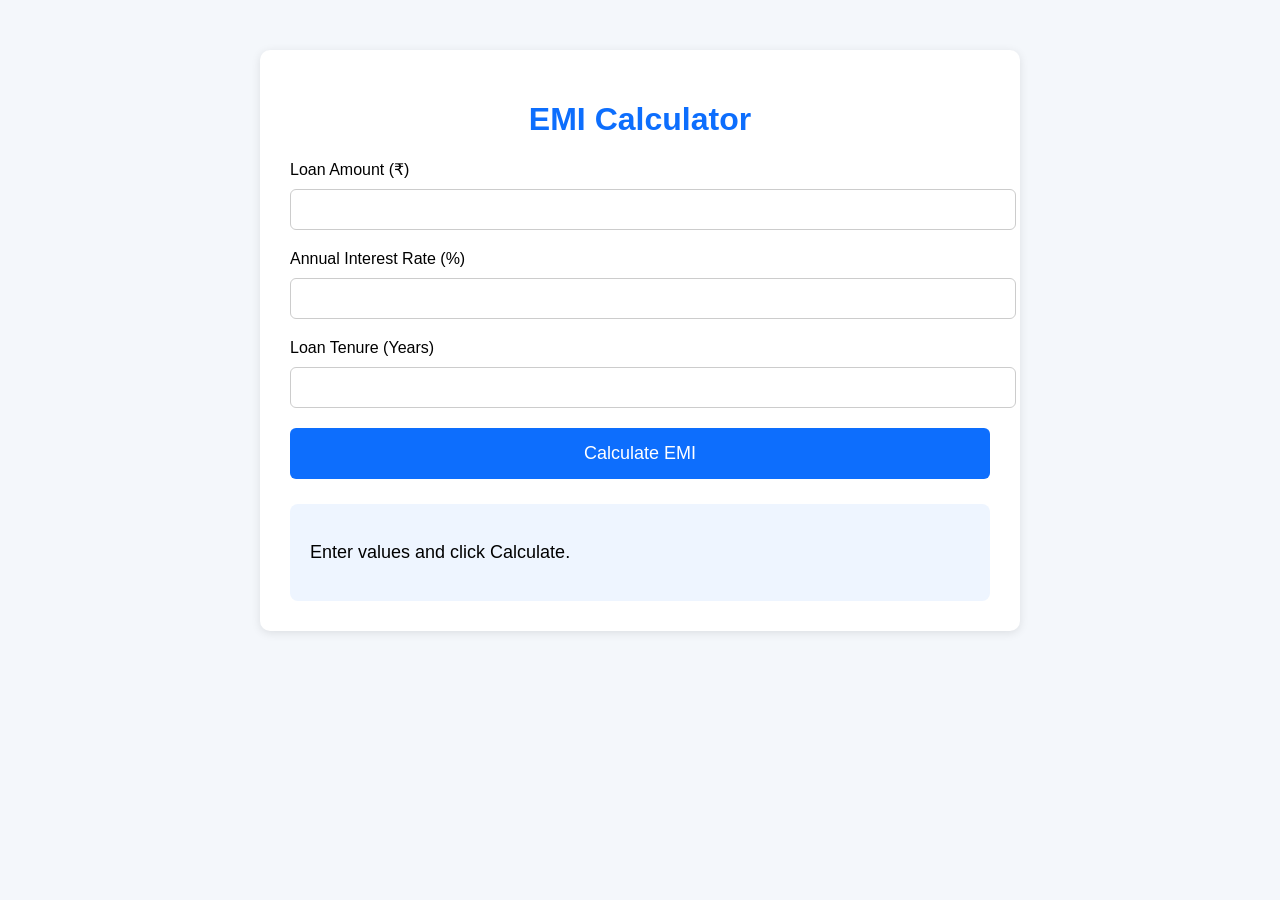
==== emi.html @ d4813bb6 "Add files via upload" ====
<!DOCTYPE html>
<html lang="en">
<head>
<meta charset="UTF-8">
<meta name="viewport" content="width=device-width, initial-scale=1.0">

<title>EMI Calculator - Finance Calculator Hub</title>

<style>

body{
    font-family:Arial,sans-serif;
    background:#f4f7fb;
    margin:0;
    padding:0;
}

.container{
    max-width:700px;
    margin:50px auto;
    background:white;
    padding:30px;
    border-radius:10px;
    box-shadow:0 2px 10px rgba(0,0,0,0.1);
}

h1{
    text-align:center;
    color:#0d6efd;
}

input{
    width:100%;
    padding:12px;
    margin-top:10px;
    margin-bottom:20px;
    border:1px solid #ccc;
    border-radius:6px;
}

button{
    width:100%;
    padding:15px;
    background:#0d6efd;
    color:white;
    border:none;
    border-radius:6px;
    font-size:18px;
    cursor:pointer;
}

button:hover{
    background:#0b5ed7;
}

.result{
    margin-top:25px;
    padding:20px;
    background:#eef5ff;
    border-radius:8px;
}

.result p{
    font-size:18px;
}

</style>

</head>
<body>

<div class="container">

<h1>EMI Calculator</h1>

<label>Loan Amount (₹)</label>
<input type="number" id="loan">

<label>Annual Interest Rate (%)</label>
<input type="number" id="rate">

<label>Loan Tenure (Years)</label>
<input type="number" id="years">

<button onclick="calculateEMI()">
Calculate EMI
</button>

<div class="result" id="result">
<p>Enter values and click Calculate.</p>
</div>

</div>

<script>

function calculateEMI(){

let P = parseFloat(document.getElementById("loan").value);
let annualRate = parseFloat(document.getElementById("rate").value);
let years = parseFloat(document.getElementById("years").value);

let r = annualRate / 12 / 100;
let n = years * 12;

let emi = (P * r * Math.pow(1+r,n))
          /
          (Math.pow(1+r,n)-1);

let totalPayment = emi * n;
let totalInterest = totalPayment - P;

document.getElementById("result").innerHTML = `
<p><strong>Monthly EMI:</strong> ₹${emi.toFixed(2)}</p>
<p><strong>Total Interest:</strong> ₹${totalInterest.toFixed(2)}</p>
<p><strong>Total Payment:</strong> ₹${totalPayment.toFixed(2)}</p>
`;

}

</script>

</body>
</html>
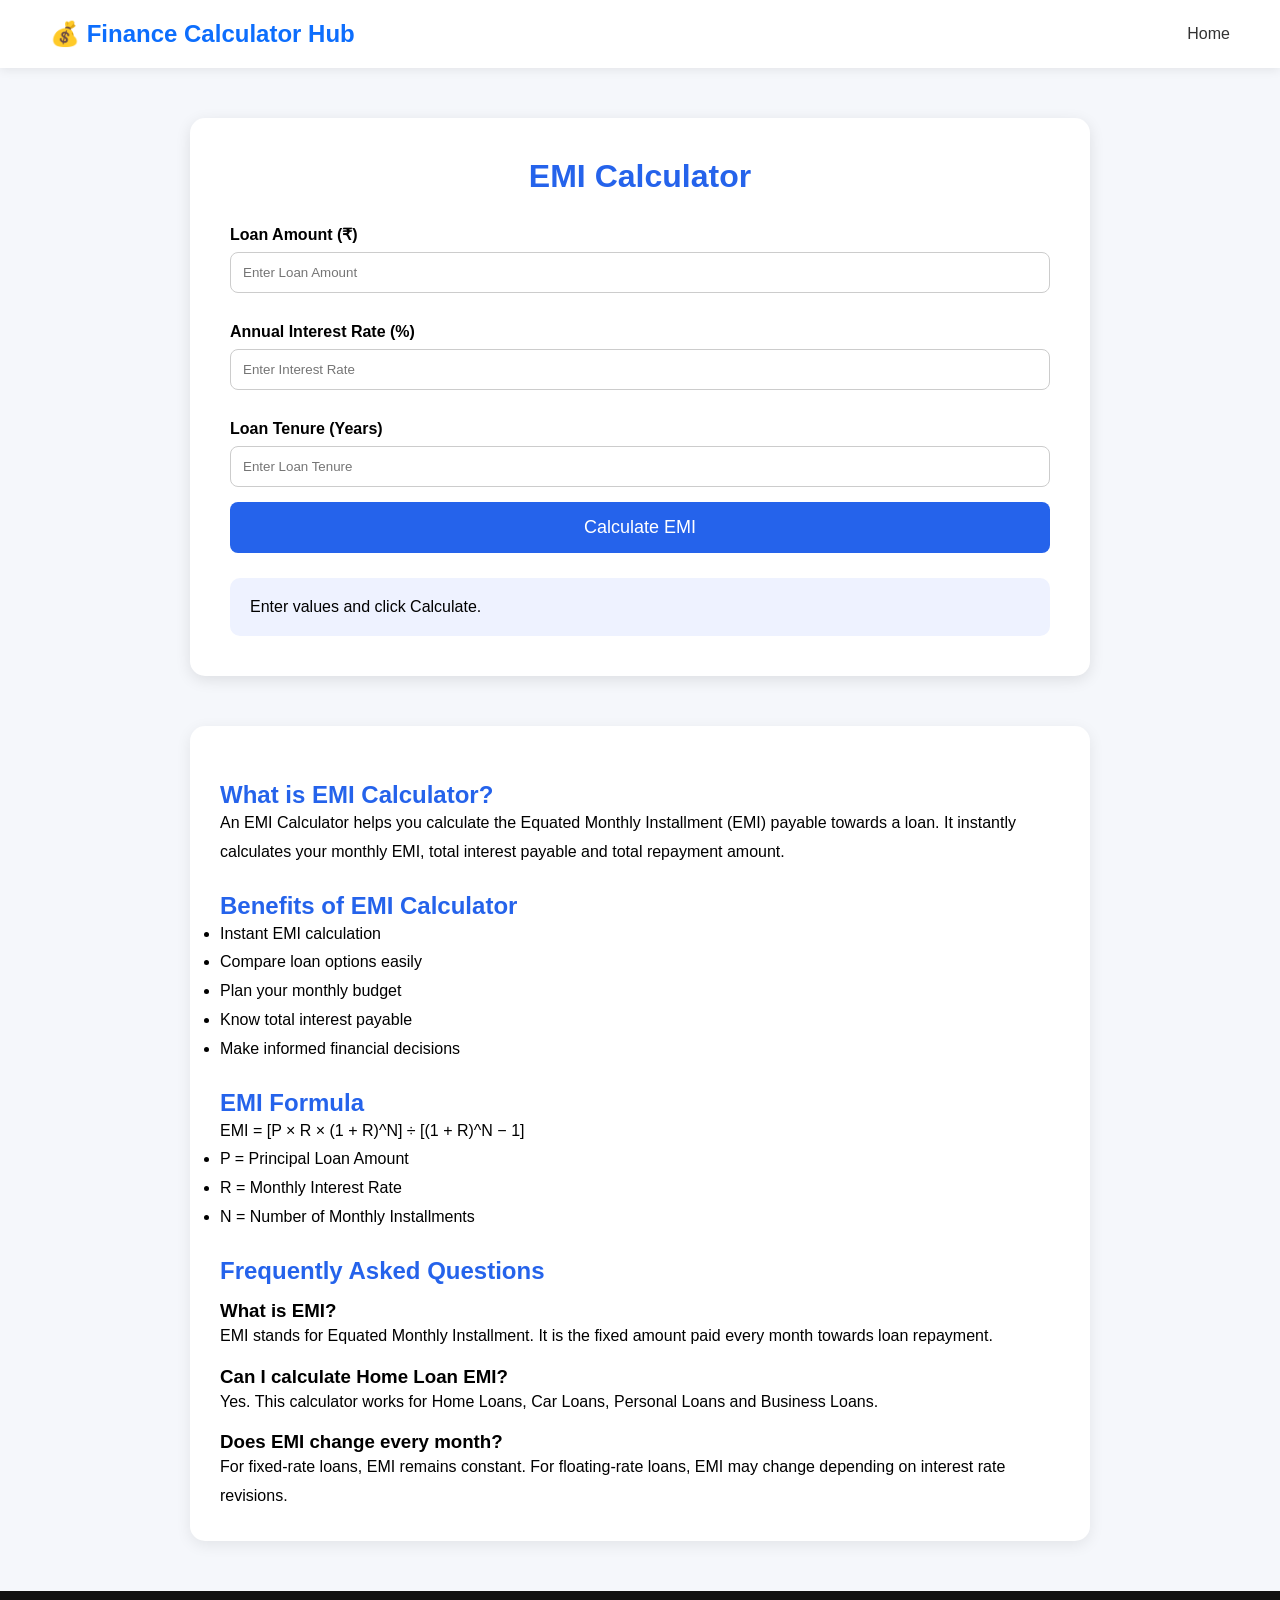
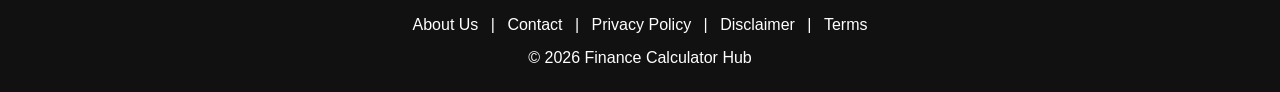
==== commit b57a034a: "emi.html" ====
--- a/emi.html
+++ b/emi.html
@@ -1,96 +1,136 @@
 <!DOCTYPE html>
 <html lang="en">
+
 <head>
 <meta charset="UTF-8">
 <meta name="viewport" content="width=device-width, initial-scale=1.0">
 
-<title>EMI Calculator - Finance Calculator Hub</title>
+<title>EMI Calculator - Calculate Loan EMI Online Free</title>
 
-<style>
+<meta name="description"
+content="Free EMI Calculator to calculate monthly loan EMI, total interest and total repayment amount for home loan, car loan and personal loan.">
 
-body{
-    font-family:Arial,sans-serif;
-    background:#f4f7fb;
-    margin:0;
-    padding:0;
-}
+<meta name="keywords"
+content="EMI Calculator, Loan EMI Calculator, Home Loan EMI Calculator, Car Loan EMI Calculator">
 
-.container{
-    max-width:700px;
-    margin:50px auto;
-    background:white;
-    padding:30px;
-    border-radius:10px;
-    box-shadow:0 2px 10px rgba(0,0,0,0.1);
-}
+<meta name="robots" content="index, follow">
 
-h1{
-    text-align:center;
-    color:#0d6efd;
-}
-
-input{
-    width:100%;
-    padding:12px;
-    margin-top:10px;
-    margin-bottom:20px;
-    border:1px solid #ccc;
-    border-radius:6px;
-}
-
-button{
-    width:100%;
-    padding:15px;
-    background:#0d6efd;
-    color:white;
-    border:none;
-    border-radius:6px;
-    font-size:18px;
-    cursor:pointer;
-}
-
-button:hover{
-    background:#0b5ed7;
-}
-
-.result{
-    margin-top:25px;
-    padding:20px;
-    background:#eef5ff;
-    border-radius:8px;
-}
-
-.result p{
-    font-size:18px;
-}
-
-</style>
+<link rel="stylesheet" href="style.css">
 
 </head>
+
 <body>
 
-<div class="container">
+<!-- Navbar -->
+
+<nav class="navbar">
+
+<div class="logo">
+<a href="index.html" style="text-decoration:none;color:#0d6efd;">
+💰 Finance Calculator Hub
+</a>
+</div>
+
+<ul class="nav-links">
+<li><a href="index.html">Home</a></li>
+</ul>
+
+</nav>
+
+<!-- Calculator -->
+
+<div class="calculator-container">
 
 <h1>EMI Calculator</h1>
 
 <label>Loan Amount (₹)</label>
-<input type="number" id="loan">
+<input type="number" id="loan" placeholder="Enter Loan Amount">
 
 <label>Annual Interest Rate (%)</label>
-<input type="number" id="rate">
+<input type="number" id="rate" placeholder="Enter Interest Rate">
 
 <label>Loan Tenure (Years)</label>
-<input type="number" id="years">
+<input type="number" id="years" placeholder="Enter Loan Tenure">
 
 <button onclick="calculateEMI()">
 Calculate EMI
 </button>
 
-<div class="result" id="result">
-<p>Enter values and click Calculate.</p>
+<div class="result-box" id="result">
+Enter values and click Calculate.
 </div>
 
 </div>
+
+<!-- SEO Content -->
+
+<section class="calculator-content">
+
+<h2>What is EMI Calculator?</h2>
+
+<p>
+An EMI Calculator helps you calculate the Equated Monthly Installment (EMI) payable towards a loan. It instantly calculates your monthly EMI, total interest payable and total repayment amount.
+</p>
+
+<h2>Benefits of EMI Calculator</h2>
+
+<ul>
+<li>Instant EMI calculation</li>
+<li>Compare loan options easily</li>
+<li>Plan your monthly budget</li>
+<li>Know total interest payable</li>
+<li>Make informed financial decisions</li>
+</ul>
+
+<h2>EMI Formula</h2>
+
+<p>
+EMI = [P × R × (1 + R)^N] ÷ [(1 + R)^N − 1]
+</p>
+
+<ul>
+<li>P = Principal Loan Amount</li>
+<li>R = Monthly Interest Rate</li>
+<li>N = Number of Monthly Installments</li>
+</ul>
+
+<h2>Frequently Asked Questions</h2>
+
+<h3>What is EMI?</h3>
+
+<p>
+EMI stands for Equated Monthly Installment. It is the fixed amount paid every month towards loan repayment.
+</p>
+
+<h3>Can I calculate Home Loan EMI?</h3>
+
+<p>
+Yes. This calculator works for Home Loans, Car Loans, Personal Loans and Business Loans.
+</p>
+
+<h3>Does EMI change every month?</h3>
+
+<p>
+For fixed-rate loans, EMI remains constant. For floating-rate loans, EMI may change depending on interest rate revisions.
+</p>
+
+</section>
+
+<!-- Footer -->
+
+<footer>
+
+<div class="footer-links">
+<a href="about.html">About Us</a> |
+<a href="contact.html">Contact</a> |
+<a href="privacy-policy.html">Privacy Policy</a> |
+<a href="disclaimer.html">Disclaimer</a> |
+<a href="terms.html">Terms</a>
+</div>
+
+<p>© 2026 Finance Calculator Hub</p>
+
+</footer>
 
 <script>
 
@@ -100,25 +140,36 @@
 let annualRate = parseFloat(document.getElementById("rate").value);
 let years = parseFloat(document.getElementById("years").value);
 
+if(!P || !annualRate || !years){
+
+document.getElementById("result").innerHTML =
+"Please enter all values.";
+
+return;
+
+}
+
 let r = annualRate / 12 / 100;
 let n = years * 12;
 
-let emi = (P * r * Math.pow(1+r,n))
-          /
-          (Math.pow(1+r,n)-1);
+let emi =
+(P * r * Math.pow(1+r,n))
+/
+(Math.pow(1+r,n)-1);
 
 let totalPayment = emi * n;
 let totalInterest = totalPayment - P;
 
-document.getElementById("result").innerHTML = `
-<p><strong>Monthly EMI:</strong> ₹${emi.toFixed(2)}</p>
+document.getElementById("result").innerHTML =
+
+`<p><strong>Monthly EMI:</strong> ₹${emi.toFixed(2)}</p>
 <p><strong>Total Interest:</strong> ₹${totalInterest.toFixed(2)}</p>
-<p><strong>Total Payment:</strong> ₹${totalPayment.toFixed(2)}</p>
-`;
+<p><strong>Total Payment:</strong> ₹${totalPayment.toFixed(2)}</p>`;
 
 }
 
 </script>
 
 </body>
-</html>+
+</html>
--- a/style.css
+++ b/style.css
@@ -0,0 +1,285 @@
+*{
+    margin:0;
+    padding:0;
+    box-sizing:border-box;
+    font-family:Segoe UI,sans-serif;
+}
+
+body{
+    background:#f5f7fb;
+}
+
+/* Navbar */
+
+.navbar{
+    display:flex;
+    justify-content:space-between;
+    align-items:center;
+    padding:20px 50px;
+    background:white;
+    box-shadow:0 2px 10px rgba(0,0,0,0.08);
+}
+
+.logo{
+    font-size:24px;
+    font-weight:bold;
+    color:#0d6efd;
+}
+
+.nav-links{
+    display:flex;
+    list-style:none;
+    gap:25px;
+}
+
+.nav-links a{
+    text-decoration:none;
+    color:#333;
+    font-weight:500;
+}
+
+.nav-links a:hover{
+    color:#0d6efd;
+}
+
+/* Hero Section */
+
+.hero{
+    text-align:center;
+    padding:80px 20px;
+    background:linear-gradient(135deg,#0d6efd,#4f8cff);
+    color:white;
+}
+
+.hero h1{
+    font-size:50px;
+    margin-bottom:20px;
+}
+
+.hero p{
+    font-size:20px;
+    margin-bottom:30px;
+}
+
+/* Search Box */
+
+#searchInput{
+    width:90%;
+    max-width:600px;
+    padding:15px;
+    border:none;
+    border-radius:10px;
+    font-size:16px;
+    display:block;
+    margin:20px auto;
+}
+
+/* Homepage Calculator Section */
+
+.category-section{
+    padding:60px 40px;
+}
+
+.category-section h2{
+    text-align:center;
+    margin-bottom:40px;
+    font-size:36px;
+}
+
+.calculator-grid{
+    display:grid;
+    grid-template-columns:repeat(auto-fit,minmax(280px,1fr));
+    gap:25px;
+    max-width:1400px;
+    margin:auto;
+}
+
+.card{
+    background:white;
+    padding:25px;
+    border-radius:15px;
+    box-shadow:0 4px 15px rgba(0,0,0,0.08);
+    transition:all 0.3s ease;
+    height:100%;
+}
+
+.card:hover{
+    transform:translateY(-8px);
+}
+
+.card h3{
+    margin-bottom:10px;
+}
+
+.card-link{
+    text-decoration:none;
+    color:inherit;
+}
+
+/* Calculator Pages */
+
+.calculator-container{
+    max-width:900px;
+    margin:50px auto;
+    background:#ffffff;
+    padding:40px;
+    border-radius:15px;
+    box-shadow:0 4px 15px rgba(0,0,0,0.1);
+}
+
+.calculator-container h1{
+    text-align:center;
+    color:#2563eb;
+    margin-bottom:30px;
+}
+
+.calculator-container label{
+    display:block;
+    margin-top:15px;
+    margin-bottom:8px;
+    font-weight:600;
+}
+
+.calculator-container input,
+.calculator-container select{
+    width:100%;
+    padding:12px;
+    border:1px solid #ccc;
+    border-radius:8px;
+    margin-bottom:15px;
+}
+
+.calculator-container button{
+    width:100%;
+    padding:15px;
+    background:#2563eb;
+    color:white;
+    border:none;
+    border-radius:8px;
+    font-size:18px;
+    cursor:pointer;
+}
+
+.calculator-container button:hover{
+    background:#1d4ed8;
+}
+
+.result-box{
+    margin-top:25px;
+    background:#eef2ff;
+    padding:20px;
+    border-radius:10px;
+}
+
+/* Footer */
+
+footer{
+    background:#111;
+    color:white;
+    text-align:center;
+    padding:25px;
+    margin-top:50px;
+}
+
+.footer-links{
+    margin-bottom:15px;
+}
+
+.footer-links a,
+.footer-links a:visited{
+    color:white;
+    text-decoration:none;
+    margin:0 8px;
+}
+
+.footer-links a:hover{
+    text-decoration:underline;
+}
+
+/* Mobile Responsive */
+
+@media(max-width:768px){
+
+    .navbar{
+        flex-direction:column;
+        gap:15px;
+        padding:20px;
+    }
+
+    .nav-links{
+        flex-wrap:wrap;
+        justify-content:center;
+    }
+
+    .hero h1{
+        font-size:32px;
+    }
+
+    .hero p{
+        font-size:16px;
+    }
+
+    .category-section{
+        padding:40px 20px;
+    }
+}.search-box{
+    width:600px !important;
+    max-width:90% !important;
+    padding:15px !important;
+    border:none !important;
+    border-radius:10px !important;
+    font-size:16px !important;
+    display:block !important;
+    margin:20px auto !important;
+}@media (max-width: 768px) {
+
+    .navbar{
+        flex-direction:column;
+        padding:15px;
+    }
+
+    .logo{
+        margin-bottom:15px;
+        text-align:center;
+    }
+
+    .nav-links{
+        flex-wrap:wrap;
+        justify-content:center;
+        gap:15px;
+    }
+
+    .hero h1{
+        font-size:28px;
+        line-height:1.3;
+    }
+
+    .hero p{
+        font-size:16px;
+    }
+
+    #searchInput{
+        width:95%;
+    }
+}.calculator-content{
+    max-width:900px;
+    margin:40px auto;
+    background:#fff;
+    padding:30px;
+    border-radius:15px;
+    box-shadow:0 4px 15px rgba(0,0,0,0.08);
+}
+
+.calculator-content h2{
+    margin-top:25px;
+    color:#2563eb;
+}
+
+.calculator-content h3{
+    margin-top:15px;
+}
+
+.calculator-content p,
+.calculator-content li{
+    line-height:1.8;
+}
